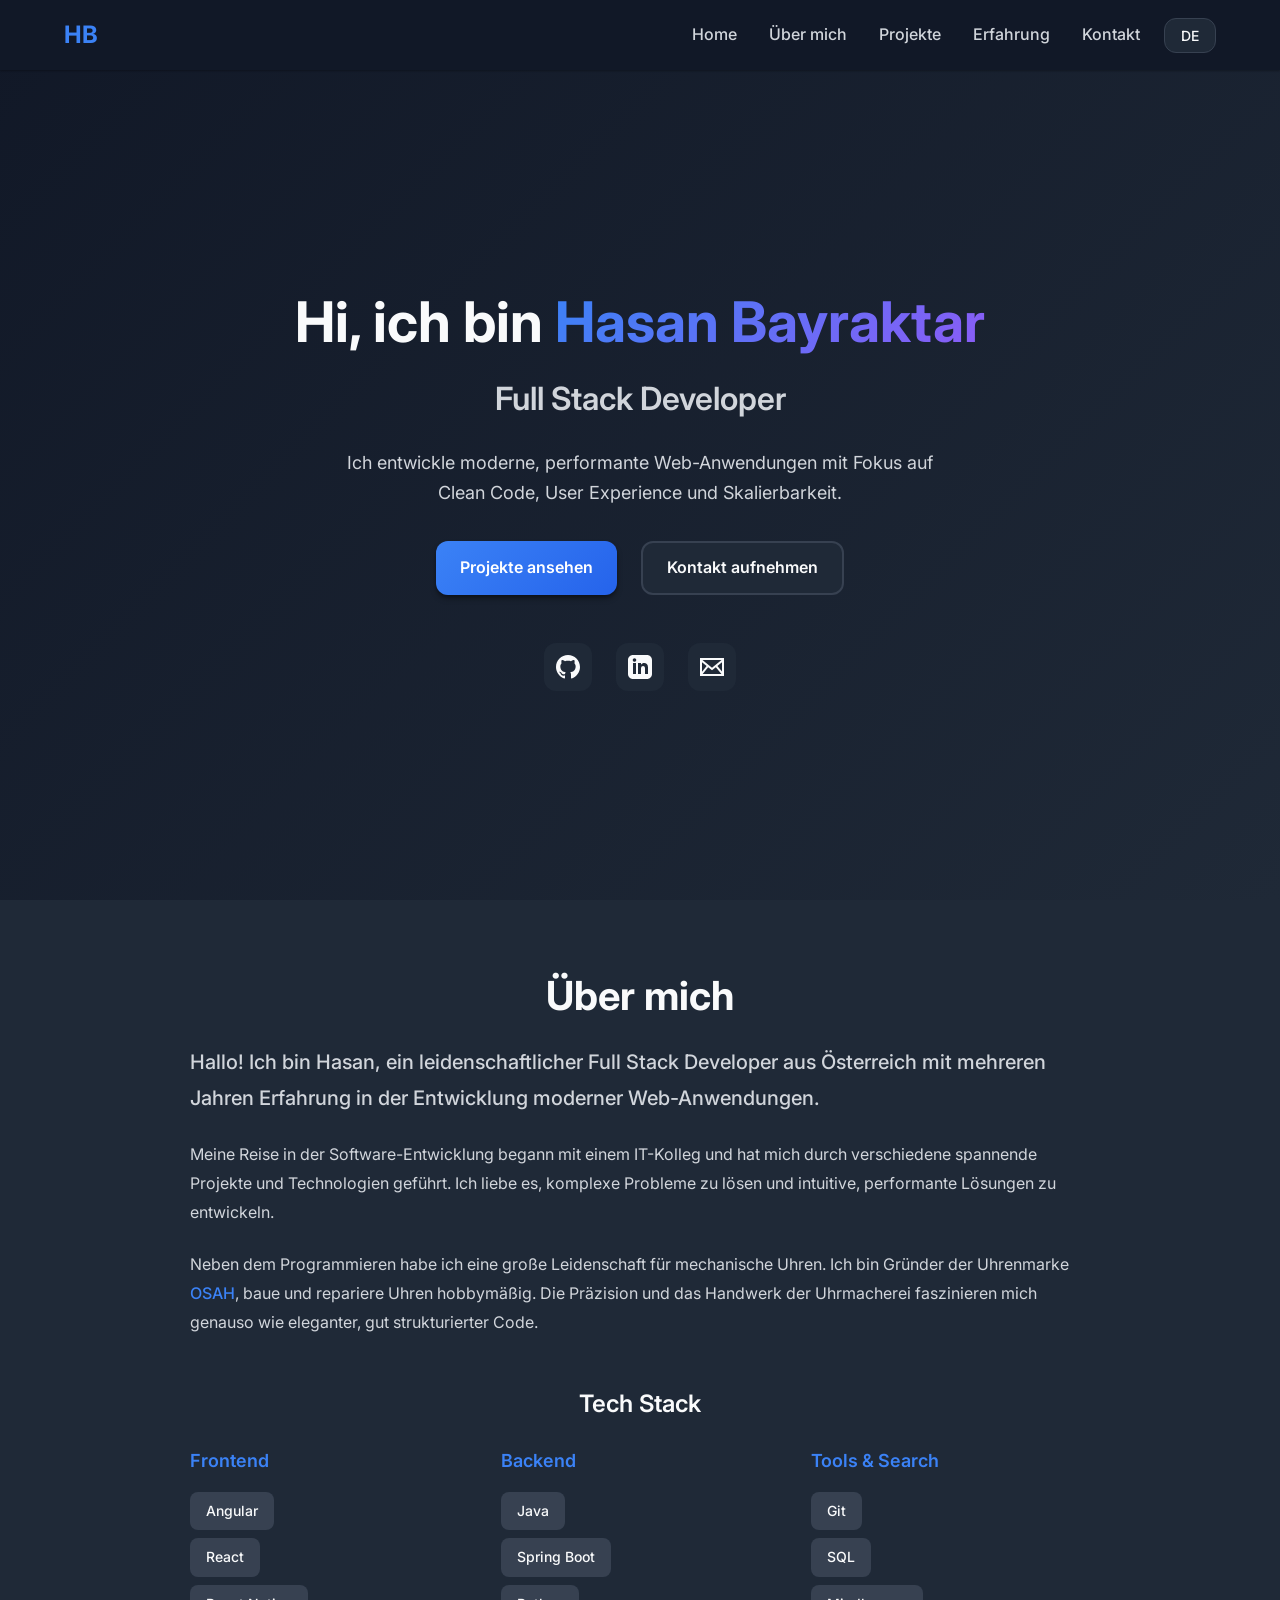
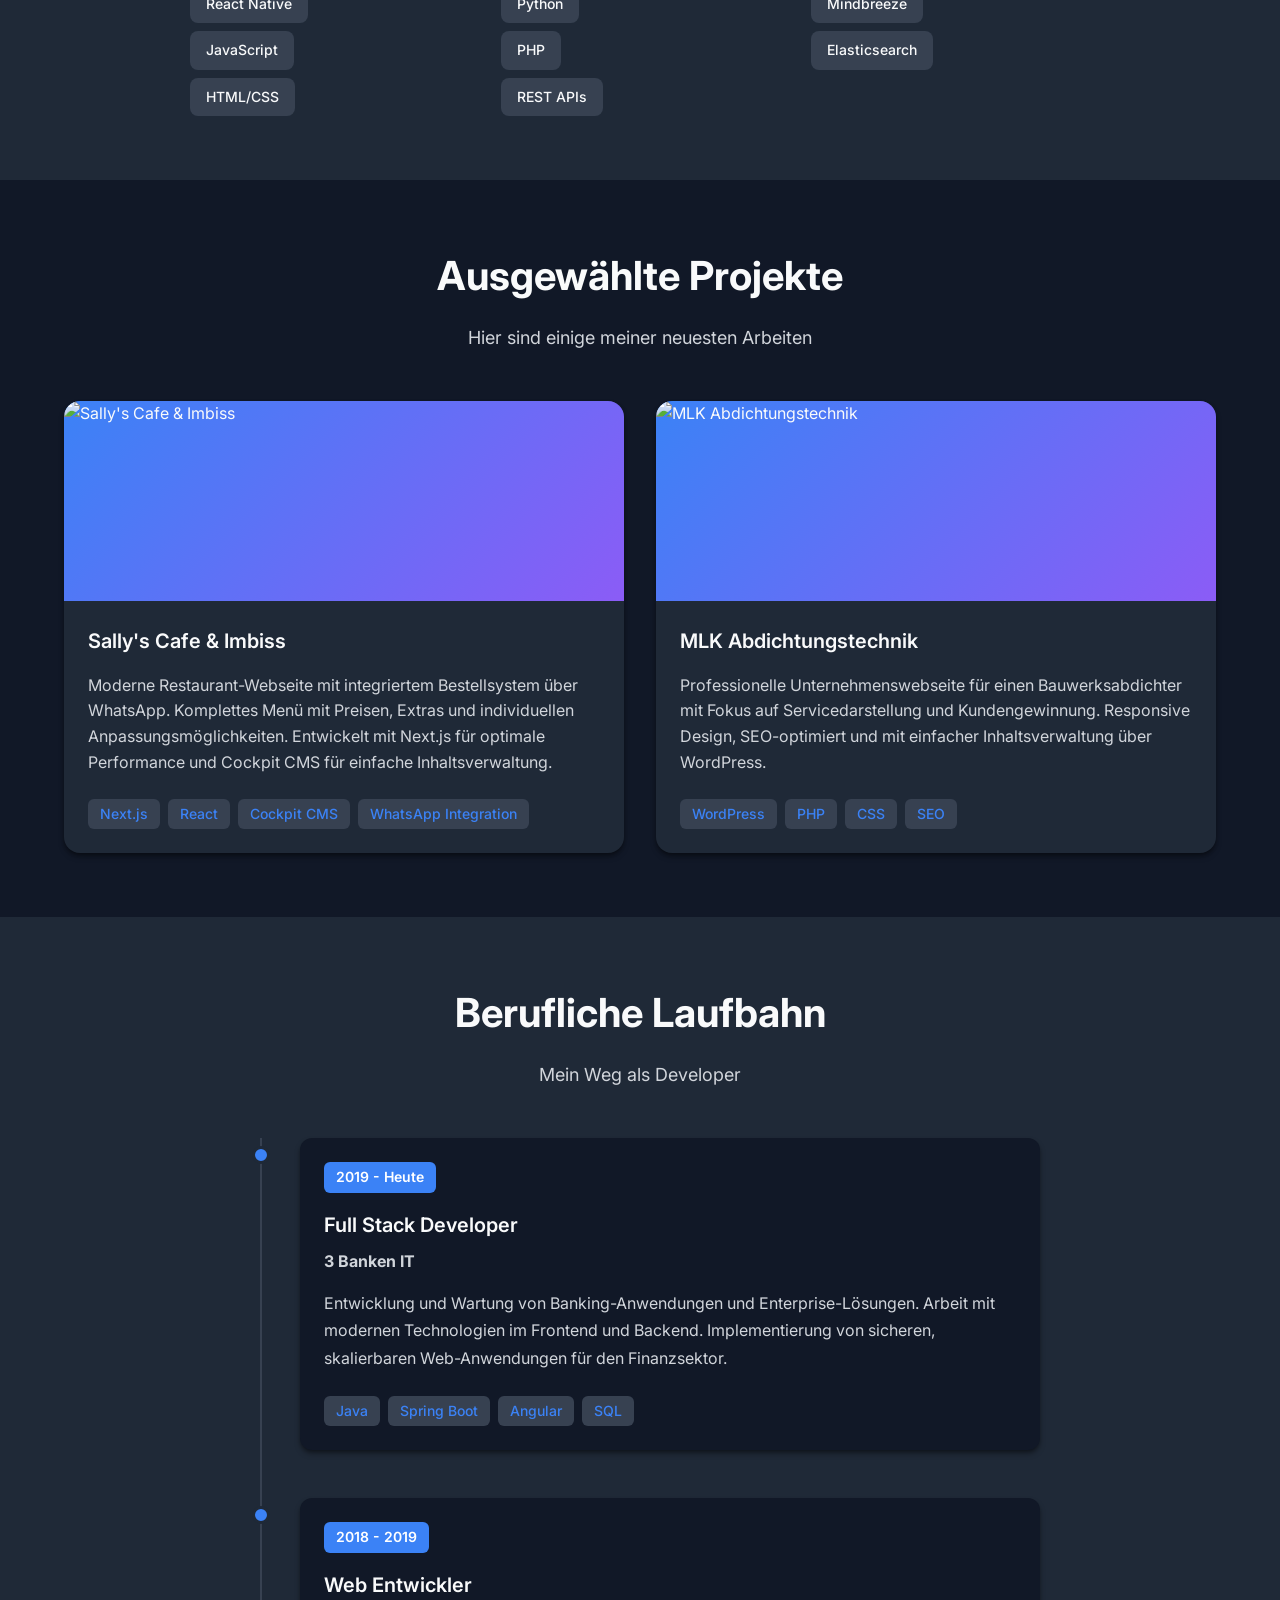
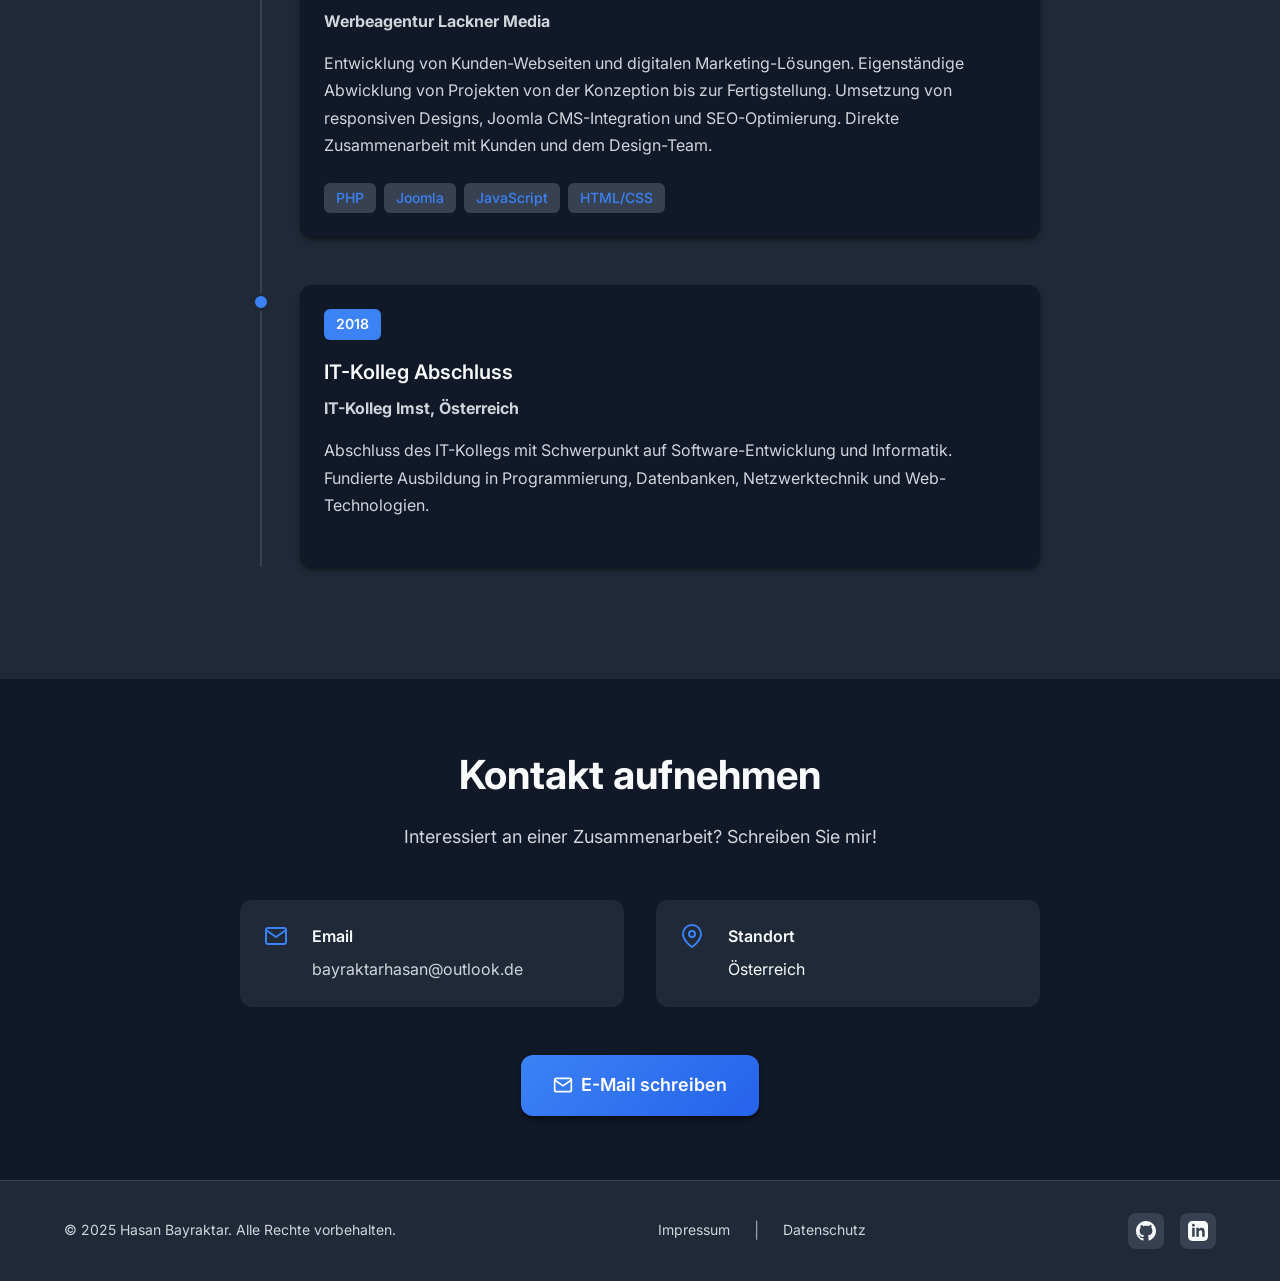
==== index.html @ 63a36033 "init" ====
<!DOCTYPE html>
<html lang="de">
<head>
    <!-- Basic Meta Tags -->
    <meta charset="UTF-8">
    <meta name="viewport" content="width=device-width, initial-scale=1.0">
    <meta http-equiv="X-UA-Compatible" content="ie=edge">
    
    <!-- SEO Meta Tags -->
    <title>Hasan Bayraktar - Full Stack Developer | Portfolio</title>
    <meta name="description" content="Full Stack Developer mit Expertise in Web-Entwicklung, JavaScript, Python und Cloud-Technologien. Entdecken Sie meine Projekte und Erfahrungen.">
    <meta name="keywords" content="Full Stack Developer, Web Entwicklung, JavaScript, React, Node.js, Python, Portfolio">
    <meta name="author" content="Hasan Bayraktar">
    <meta name="robots" content="index, follow">
    
    <!-- Open Graph / Facebook -->
    <meta property="og:type" content="website">
    <meta property="og:url" content="https://bayraktarhasan.github.io/">
    <meta property="og:title" content="Hasan Bayraktar - Full Stack Developer">
    <meta property="og:description" content="Full Stack Developer mit Expertise in Web-Entwicklung, JavaScript, Python und Cloud-Technologien.">
    <meta property="og:image" content="https://bayraktarhasan.github.io/assets/images/og-image.jpg">
    
    <!-- Twitter Card -->
    <meta name="twitter:card" content="summary_large_image">
    <meta name="twitter:url" content="https://bayraktarhasan.github.io/">
    <meta name="twitter:title" content="Hasan Bayraktar - Full Stack Developer">
    <meta name="twitter:description" content="Full Stack Developer mit Expertise in Web-Entwicklung, JavaScript, Python und Cloud-Technologien.">
    <meta name="twitter:image" content="https://bayraktarhasan.github.io/assets/images/og-image.jpg">
    
    <!-- Favicon -->
    <link rel="icon" type="image/svg+xml" href="assets/images/favicon.svg">
    <link rel="alternate icon" href="assets/images/favicon.ico">
    <link rel="apple-touch-icon" href="assets/images/apple-touch-icon.png">
    
    <!-- Manifest -->
    <link rel="manifest" href="manifest.json">
    
    <!-- Theme Color -->
    <meta name="theme-color" content="#3b82f6">
    
    <!-- Preconnect for Performance -->
    <link rel="preconnect" href="https://fonts.googleapis.com">
    <link rel="preconnect" href="https://fonts.gstatic.com" crossorigin>
    
    <!-- Fonts - Inter for modern look -->
    <link href="https://fonts.googleapis.com/css2?family=Inter:wght@300;400;500;600;700&display=swap" rel="stylesheet">
    
    <!-- Stylesheet -->
    <link rel="stylesheet" href="assets/css/style.css">
    
    <!-- Structured Data - JSON-LD -->
    <script type="application/ld+json">
    {
      "@context": "https://schema.org",
      "@type": "Person",
      "name": "Hasan Bayraktar",
      "jobTitle": "Full Stack Developer",
      "url": "https://bayraktarhasan.github.io",
      "sameAs": [
        "https://github.com/bayraktarhasan",
        "https://at.linkedin.com/in/hasan-bayraktar-632a95154"
      ],
      "knowsAbout": ["Web Development", "JavaScript", "Python", "React", "Node.js", "Cloud Computing"],
      "description": "Erfahrener Full Stack Developer mit Fokus auf moderne Web-Technologien und Cloud-Lösungen."
    }
    </script>
</head>
<body>
    <!-- Navigation -->
    <nav class="nav" id="navbar">
        <div class="container nav-container">
            <a href="#home" class="nav-logo">HB</a>
            <!-- Mobile Controls (Language + Hamburger) -->
            <div class="nav-controls">
                <button class="language-toggle mobile-lang-toggle" id="mobile-language-toggle" aria-label="Change Language">
                    <span class="lang-de">DE</span>
                    <span class="lang-en" style="display: none;">EN</span>
                </button>
                <button class="mobile-menu-toggle" id="mobile-menu-toggle" aria-label="Toggle Menu">
                    <span></span>
                    <span></span>
                    <span></span>
                </button>
            </div>
            <!-- Desktop Navigation -->
            <div class="nav-right" id="nav-right">
                <ul class="nav-menu" id="nav-menu">
                    <li><a href="#home" class="nav-link" data-de="Home" data-en="Home">Home</a></li>
                    <li><a href="#about" class="nav-link" data-de="Über mich" data-en="About">Über mich</a></li>
                    <li><a href="#projects" class="nav-link" data-de="Projekte" data-en="Projects">Projekte</a></li>
                    <li><a href="#experience" class="nav-link" data-de="Erfahrung" data-en="Experience">Erfahrung</a></li>
                    <li><a href="#contact" class="nav-link" data-de="Kontakt" data-en="Contact">Kontakt</a></li>
                </ul>
                <button class="language-toggle desktop-lang-toggle" id="language-toggle" aria-label="Change Language">
                    <span class="lang-de">DE</span>
                    <span class="lang-en" style="display: none;">EN</span>
                </button>
            </div>
        </div>
    </nav>

    <main>
        <!-- Hero Section -->
        <section id="home" class="hero">
            <div class="container hero-container">
                <div class="hero-content">
                    <h1 class="hero-title fade-in" data-de="Hi, ich bin <span class='highlight'>Hasan Bayraktar</span>" data-en="Hi, I'm <span class='highlight'>Hasan Bayraktar</span>">
                        Hi, ich bin <span class="highlight">Hasan Bayraktar</span>
                    </h1>
                    <h2 class="hero-subtitle fade-in-delay-1">Full Stack Developer</h2>
                    <p class="hero-description fade-in-delay-2" data-de="Ich entwickle moderne, performante Web-Anwendungen mit Fokus auf Clean Code, User Experience und Skalierbarkeit." data-en="I develop modern, high-performance web applications with a focus on clean code, user experience, and scalability.">
                        Ich entwickle moderne, performante Web-Anwendungen mit Fokus auf 
                        Clean Code, User Experience und Skalierbarkeit.
                    </p>
                    <div class="hero-cta fade-in-delay-3">
                        <a href="#projects" class="btn btn-primary">
                            <span data-de="Projekte ansehen" data-en="View Projects">Projekte ansehen</span>
                        </a>
                        <a href="#contact" class="btn btn-secondary">
                            <span data-de="Kontakt aufnehmen" data-en="Get in Touch">Kontakt aufnehmen</span>
                        </a>
                    </div>
                    <div class="hero-social fade-in-delay-4">
                        <a href="https://github.com/bayraktarhasan" target="_blank" rel="noopener noreferrer" aria-label="GitHub">
                            <svg class="social-icon" xmlns="http://www.w3.org/2000/svg" viewBox="0 0 24 24" fill="currentColor">
                                <path d="M12 0c-6.626 0-12 5.373-12 12 0 5.302 3.438 9.8 8.207 11.387.599.111.793-.261.793-.577v-2.234c-3.338.726-4.033-1.416-4.033-1.416-.546-1.387-1.333-1.756-1.333-1.756-1.089-.745.083-.729.083-.729 1.205.084 1.839 1.237 1.839 1.237 1.07 1.834 2.807 1.304 3.492.997.107-.775.418-1.305.762-1.604-2.665-.305-5.467-1.334-5.467-5.931 0-1.311.469-2.381 1.236-3.221-.124-.303-.535-1.524.117-3.176 0 0 1.008-.322 3.301 1.23.957-.266 1.983-.399 3.003-.404 1.02.005 2.047.138 3.006.404 2.291-1.552 3.297-1.23 3.297-1.23.653 1.653.242 2.874.118 3.176.77.84 1.235 1.911 1.235 3.221 0 4.609-2.807 5.624-5.479 5.921.43.372.823 1.102.823 2.222v3.293c0 .319.192.694.801.576 4.765-1.589 8.199-6.086 8.199-11.386 0-6.627-5.373-12-12-12z"/>
                            </svg>
                        </a>
                        <a href="https://at.linkedin.com/in/hasan-bayraktar-632a95154" target="_blank" rel="noopener noreferrer" aria-label="LinkedIn">
                            <svg class="social-icon" xmlns="http://www.w3.org/2000/svg" viewBox="0 0 24 24" fill="currentColor">
                                <path d="M19 0h-14c-2.761 0-5 2.239-5 5v14c0 2.761 2.239 5 5 5h14c2.762 0 5-2.239 5-5v-14c0-2.761-2.238-5-5-5zm-11 19h-3v-11h3v11zm-1.5-12.268c-.966 0-1.75-.79-1.75-1.764s.784-1.764 1.75-1.764 1.75.79 1.75 1.764-.783 1.764-1.75 1.764zm13.5 12.268h-3v-5.604c0-3.368-4-3.113-4 0v5.604h-3v-11h3v1.765c1.396-2.586 7-2.777 7 2.476v6.759z"/>
                            </svg>
                        </a>
                        <a href="mailto:bayraktarhasan@outlook.de" aria-label="Email">
                            <svg class="social-icon" xmlns="http://www.w3.org/2000/svg" viewBox="0 0 24 24" fill="currentColor">
                                <path d="M0 3v18h24v-18h-24zm6.623 7.929l-4.623 5.712v-9.458l4.623 3.746zm-4.141-5.929h19.035l-9.517 7.713-9.518-7.713zm5.694 7.188l3.824 3.099 3.83-3.104 5.612 6.817h-18.779l5.513-6.812zm9.208-1.264l4.616-3.741v9.348l-4.616-5.607z"/>
                            </svg>
                        </a>
                    </div>
                </div>
            </div>
        </section>

        <!-- About Section -->
        <section id="about" class="about section">
            <div class="container">
                <h2 class="section-title" data-de="Über mich" data-en="About Me">Über mich</h2>
                <div class="about-content">
                    <div class="about-text">
                        <p class="about-intro" data-de="Hallo! Ich bin Hasan, ein leidenschaftlicher Full Stack Developer aus Österreich mit mehreren Jahren Erfahrung in der Entwicklung moderner Web-Anwendungen." data-en="Hello! I'm Hasan, a passionate Full Stack Developer from Austria with several years of experience in developing modern web applications.">
                            Hallo! Ich bin Hasan, ein leidenschaftlicher Full Stack Developer aus Österreich 
                            mit mehreren Jahren Erfahrung in der Entwicklung moderner Web-Anwendungen.
                        </p>
                        <p data-de="Meine Reise in der Software-Entwicklung begann mit einem IT-Kolleg und hat mich durch verschiedene spannende Projekte und Technologien geführt. Ich liebe es, komplexe Probleme zu lösen und intuitive, performante Lösungen zu entwickeln." data-en="My journey in software development began with an IT college and has taken me through various exciting projects and technologies. I love solving complex problems and developing intuitive, high-performance solutions.">
                            Meine Reise in der Software-Entwicklung begann mit einem IT-Kolleg und 
                            hat mich durch verschiedene spannende Projekte und Technologien geführt. Ich liebe 
                            es, komplexe Probleme zu lösen und intuitive, performante Lösungen zu entwickeln.
                        </p>
                        <p data-de="Neben dem Programmieren habe ich eine große Leidenschaft für mechanische Uhren. Ich bin Gründer der Uhrenmarke OSAH, baue und repariere Uhren hobbymäßig. Die Präzision und das Handwerk der Uhrmacherei faszinieren mich genauso wie eleganter, gut strukturierter Code." data-en="Besides programming, I have a great passion for mechanical watches. I am the founder of the watch brand OSAH, building and repairing watches as a hobby. The precision and craftsmanship of watchmaking fascinate me as much as elegant, well-structured code.">
                            Neben dem Programmieren habe ich eine große Leidenschaft für mechanische Uhren. 
                            Ich bin Gründer der Uhrenmarke <a href="https://www.osah-watches.com" target="_blank" rel="noopener noreferrer" class="inline-link">OSAH</a>, 
                            baue und repariere Uhren hobbymäßig. Die Präzision und das Handwerk der Uhrmacherei 
                            faszinieren mich genauso wie eleganter, gut strukturierter Code.
                        </p>
                    </div>
                    <div class="skills-container">
                        <h3 class="skills-title">Tech Stack</h3>
                        <div class="skills-grid">
                            <div class="skill-category">
                                <h4>Frontend</h4>
                                <ul>
                                    <li><span class="skill-badge">Angular</span></li>
                                    <li><span class="skill-badge">React</span></li>
                                    <li><span class="skill-badge">React Native</span></li>
                                    <li><span class="skill-badge">JavaScript</span></li>
                                    <li><span class="skill-badge">HTML/CSS</span></li>
                                </ul>
                            </div>
                            <div class="skill-category">
                                <h4>Backend</h4>
                                <ul>
                                    <li><span class="skill-badge">Java</span></li>
                                    <li><span class="skill-badge">Spring Boot</span></li>
                                    <li><span class="skill-badge">Python</span></li>
                                    <li><span class="skill-badge">PHP</span></li>
                                    <li><span class="skill-badge">REST APIs</span></li>
                                </ul>
                            </div>
                            <div class="skill-category">
                                <h4>Tools & Search</h4>
                                <ul>
                                    <li><span class="skill-badge">Git</span></li>
                                    <li><span class="skill-badge">SQL</span></li>
                                    <li><span class="skill-badge">Mindbreeze</span></li>
                                    <li><span class="skill-badge">Elasticsearch</span></li>
                                </ul>
                            </div>
                        </div>
                    </div>
                </div>
            </div>
        </section>

        <!-- Projects Section -->
        <section id="projects" class="projects section">
            <div class="container">
                <h2 class="section-title" data-de="Ausgewählte Projekte" data-en="Selected Projects">Ausgewählte Projekte</h2>
                <p class="section-subtitle" data-de="Hier sind einige meiner neuesten Arbeiten" data-en="Here are some of my latest works">Hier sind einige meiner neuesten Arbeiten</p>
                
                <div class="projects-grid">
                    <!-- Project 1 -->
                    <article class="project-card">
                        <div class="project-image">
                            <img src="assets/images/project-1.jpg" alt="Sally's Cafe & Imbiss" loading="lazy">
                            <div class="project-overlay">
                                <div class="project-links">
                                    <a href="https://sallyscafeimbiss.com/" target="_blank" rel="noopener noreferrer" class="project-link">
                                        <svg xmlns="http://www.w3.org/2000/svg" width="20" height="20" viewBox="0 0 24 24" fill="none" stroke="currentColor" stroke-width="2">
                                            <path d="M18 13v6a2 2 0 0 1-2 2H5a2 2 0 0 1-2-2V8a2 2 0 0 1 2-2h6"></path>
                                            <polyline points="15 3 21 3 21 9"></polyline>
                                            <line x1="10" y1="14" x2="21" y2="3"></line>
                                        </svg>
                                        Live ansehen
                                    </a>
                                </div>
                            </div>
                        </div>
                        <div class="project-content">
                            <h3 class="project-title">Sally's Cafe & Imbiss</h3>
                            <p class="project-description" data-de="Moderne Restaurant-Webseite mit integriertem Bestellsystem über WhatsApp. Komplettes Menü mit Preisen, Extras und individuellen Anpassungsmöglichkeiten. Entwickelt mit Next.js für optimale Performance und Cockpit CMS für einfache Inhaltsverwaltung." data-en="Modern restaurant website with integrated ordering system via WhatsApp. Complete menu with prices, extras and individual customization options. Developed with Next.js for optimal performance and Cockpit CMS for easy content management.">
                                Moderne Restaurant-Webseite mit integriertem Bestellsystem über WhatsApp. 
                                Komplettes Menü mit Preisen, Extras und individuellen Anpassungsmöglichkeiten. 
                                Entwickelt mit Next.js für optimale Performance und Cockpit CMS für einfache Inhaltsverwaltung.
                            </p>
                            <div class="project-tech">
                                <span class="tech-tag">Next.js</span>
                                <span class="tech-tag">React</span>
                                <span class="tech-tag">Cockpit CMS</span>
                                <span class="tech-tag">WhatsApp Integration</span>
                            </div>
                        </div>
                    </article>

                    <!-- Project 2 -->
                    <article class="project-card">
                        <div class="project-image">
                            <img src="assets/images/project-2.jpg" alt="MLK Abdichtungstechnik" loading="lazy">
                            <div class="project-overlay">
                                <div class="project-links">
                                    <a href="https://mlk-abdichtungstechnik.at/" target="_blank" rel="noopener noreferrer" class="project-link">
                                        <svg xmlns="http://www.w3.org/2000/svg" width="20" height="20" viewBox="0 0 24 24" fill="none" stroke="currentColor" stroke-width="2">
                                            <path d="M18 13v6a2 2 0 0 1-2 2H5a2 2 0 0 1-2-2V8a2 2 0 0 1 2-2h6"></path>
                                            <polyline points="15 3 21 3 21 9"></polyline>
                                            <line x1="10" y1="14" x2="21" y2="3"></line>
                                        </svg>
                                        Live ansehen
                                    </a>
                                </div>
                            </div>
                        </div>
                        <div class="project-content">
                            <h3 class="project-title">MLK Abdichtungstechnik</h3>
                            <p class="project-description" data-de="Professionelle Unternehmenswebseite für einen Bauwerksabdichter mit Fokus auf Servicedarstellung und Kundengewinnung. Responsive Design, SEO-optimiert und mit einfacher Inhaltsverwaltung über WordPress." data-en="Professional corporate website for a waterproofing specialist focused on service presentation and customer acquisition. Responsive design, SEO-optimized with easy content management via WordPress.">
                                Professionelle Unternehmenswebseite für einen Bauwerksabdichter mit Fokus auf 
                                Servicedarstellung und Kundengewinnung. Responsive Design, SEO-optimiert und 
                                mit einfacher Inhaltsverwaltung über WordPress.
                            </p>
                            <div class="project-tech">
                                <span class="tech-tag">WordPress</span>
                                <span class="tech-tag">PHP</span>
                                <span class="tech-tag">CSS</span>
                                <span class="tech-tag">SEO</span>
                            </div>
                        </div>
                    </article>
                </div>
            </div>
        </section>

        <!-- Experience Section -->
        <section id="experience" class="experience section">
            <div class="container">
                <h2 class="section-title" data-de="Berufliche Laufbahn" data-en="Professional Career">Berufliche Laufbahn</h2>
                <p class="section-subtitle" data-de="Mein Weg als Developer" data-en="My Journey as a Developer">Mein Weg als Developer</p>
                
                <div class="timeline">
                    <!-- Experience Item 1 -->
                    <div class="timeline-item">
                        <div class="timeline-dot"></div>
                        <div class="timeline-content">
                            <div class="timeline-date">2019 - <span data-de="Heute" data-en="Present">Heute</span></div>
                            <h3 class="timeline-title">Full Stack Developer</h3>
                            <h4 class="timeline-company">3 Banken IT</h4>
                            <p class="timeline-description" data-de="Entwicklung und Wartung von Banking-Anwendungen und Enterprise-Lösungen. Arbeit mit modernen Technologien im Frontend und Backend. Implementierung von sicheren, skalierbaren Web-Anwendungen für den Finanzsektor." data-en="Development and maintenance of banking applications and enterprise solutions. Working with modern frontend and backend technologies. Implementation of secure, scalable web applications for the financial sector.">
                                Entwicklung und Wartung von Banking-Anwendungen und Enterprise-Lösungen. 
                                Arbeit mit modernen Technologien im Frontend und Backend. Implementierung 
                                von sicheren, skalierbaren Web-Anwendungen für den Finanzsektor.
                            </p>
                            <div class="timeline-tech">
                                <span class="tech-tag">Java</span>
                                <span class="tech-tag">Spring Boot</span>
                                <span class="tech-tag">Angular</span>
                                <span class="tech-tag">SQL</span>
                            </div>
                        </div>
                    </div>

                    <!-- Experience Item 2 -->
                    <div class="timeline-item">
                        <div class="timeline-dot"></div>
                        <div class="timeline-content">
                            <div class="timeline-date">2018 - 2019</div>
                            <h3 class="timeline-title" data-de="Web Entwickler" data-en="Web Developer">Web Entwickler</h3>
                            <h4 class="timeline-company" data-de="Werbeagentur Lackner Media" data-en="Advertising Agency Lackner Media">Werbeagentur Lackner Media</h4>
                            <p class="timeline-description" data-de="Entwicklung von Kunden-Webseiten und digitalen Marketing-Lösungen. Eigenständige Abwicklung von Projekten von der Konzeption bis zur Fertigstellung. Umsetzung von responsiven Designs, Joomla CMS-Integration und SEO-Optimierung. Direkte Zusammenarbeit mit Kunden und dem Design-Team." data-en="Development of client websites and digital marketing solutions. Independent project management from concept to completion. Implementation of responsive designs, Joomla CMS integration and SEO optimization. Direct collaboration with clients and the design team.">
                                Entwicklung von Kunden-Webseiten und digitalen Marketing-Lösungen. 
                                Eigenständige Abwicklung von Projekten von der Konzeption bis zur Fertigstellung. 
                                Umsetzung von responsiven Designs, Joomla CMS-Integration und SEO-Optimierung. 
                                Direkte Zusammenarbeit mit Kunden und dem Design-Team.
                            </p>
                            <div class="timeline-tech">
                                <span class="tech-tag">PHP</span>
                                <span class="tech-tag">Joomla</span>
                                <span class="tech-tag">JavaScript</span>
                                <span class="tech-tag">HTML/CSS</span>
                            </div>
                        </div>
                    </div>

                    <!-- Experience Item 3 -->
                    <div class="timeline-item">
                        <div class="timeline-dot"></div>
                        <div class="timeline-content">
                            <div class="timeline-date">2018</div>
                            <h3 class="timeline-title" data-de="IT-Kolleg Abschluss" data-en="IT College Graduation">IT-Kolleg Abschluss</h3>
                            <h4 class="timeline-company" data-de="IT-Kolleg Imst, Österreich" data-en="IT College Imst, Austria">IT-Kolleg Imst, Österreich</h4>
                            <p class="timeline-description" data-de="Abschluss des IT-Kollegs mit Schwerpunkt auf Software-Entwicklung und Informatik. Fundierte Ausbildung in Programmierung, Datenbanken, Netzwerktechnik und Web-Technologien." data-en="Graduation from IT College with focus on software development and computer science. Comprehensive training in programming, databases, network technology and web technologies.">
                                Abschluss des IT-Kollegs mit Schwerpunkt auf Software-Entwicklung und 
                                Informatik. Fundierte Ausbildung in Programmierung, Datenbanken, 
                                Netzwerktechnik und Web-Technologien.
                            </p>
                        </div>
                    </div>
                </div>
            </div>
        </section>

        <!-- Contact Section -->
        <section id="contact" class="contact section">
            <div class="container">
                <h2 class="section-title" data-de="Kontakt aufnehmen" data-en="Get in Touch">Kontakt aufnehmen</h2>
                <p class="section-subtitle" data-de="Interessiert an einer Zusammenarbeit? Schreiben Sie mir!" data-en="Interested in collaboration? Contact me!">Interessiert an einer Zusammenarbeit? Schreiben Sie mir!</p>
                
                <div class="contact-content-center">
                    <div class="contact-info">
                        <div class="contact-item">
                            <svg class="contact-icon" xmlns="http://www.w3.org/2000/svg" viewBox="0 0 24 24" fill="none" stroke="currentColor" stroke-width="2">
                                <path d="M4 4h16c1.1 0 2 .9 2 2v12c0 1.1-.9 2-2 2H4c-1.1 0-2-.9-2-2V6c0-1.1.9-2 2-2z"></path>
                                <polyline points="22,6 12,13 2,6"></polyline>
                            </svg>
                            <div>
                                <h3>Email</h3>
                                <a href="mailto:bayraktarhasan@outlook.de">bayraktarhasan@outlook.de</a>
                            </div>
                        </div>
                        <div class="contact-item">
                            <svg class="contact-icon" xmlns="http://www.w3.org/2000/svg" viewBox="0 0 24 24" fill="none" stroke="currentColor" stroke-width="2">
                                <path d="M21 10c0 7-9 13-9 13s-9-6-9-13a9 9 0 0 1 18 0z"></path>
                                <circle cx="12" cy="10" r="3"></circle>
                            </svg>
                            <div>
                                <h3 data-de="Standort" data-en="Location">Standort</h3>
                                <p data-de="Österreich" data-en="Austria">Österreich</p>
                            </div>
                        </div>
                    </div>
                    
                    <div class="contact-cta">
                        <a href="mailto:bayraktarhasan@outlook.de?subject=Kontaktanfrage%20von%20Portfolio&body=Hallo%20Hasan,%0A%0A" class="btn btn-primary btn-large" data-de="E-Mail schreiben" data-en="Send Email">
                            <svg xmlns="http://www.w3.org/2000/svg" width="20" height="20" viewBox="0 0 24 24" fill="none" stroke="currentColor" stroke-width="2">
                                <path d="M4 4h16c1.1 0 2 .9 2 2v12c0 1.1-.9 2-2 2H4c-1.1 0-2-.9-2-2V6c0-1.1.9-2 2-2z"></path>
                                <polyline points="22,6 12,13 2,6"></polyline>
                            </svg>
                            <span>E-Mail schreiben</span>
                        </a>
                    </div>
                </div>
            </div>
        </section>
    </main>

    <!-- Footer -->
    <footer class="footer">
        <div class="container footer-content">
            <div class="footer-text">
                <p data-de="&copy; 2025 Hasan Bayraktar. Alle Rechte vorbehalten." data-en="&copy; 2025 Hasan Bayraktar. All rights reserved.">&copy; 2025 Hasan Bayraktar. Alle Rechte vorbehalten.</p>
            </div>
            <div class="footer-links">
                <a href="/impressum.html" data-de="Impressum" data-en="Imprint">Impressum</a>
                <span class="footer-separator">|</span>
                <a href="/datenschutz.html" data-de="Datenschutz" data-en="Privacy">Datenschutz</a>
            </div>
            <div class="footer-social">
                <a href="https://github.com/bayraktarhasan" target="_blank" rel="noopener noreferrer" aria-label="GitHub">
                    <svg class="social-icon-small" xmlns="http://www.w3.org/2000/svg" viewBox="0 0 24 24" fill="currentColor">
                        <path d="M12 0c-6.626 0-12 5.373-12 12 0 5.302 3.438 9.8 8.207 11.387.599.111.793-.261.793-.577v-2.234c-3.338.726-4.033-1.416-4.033-1.416-.546-1.387-1.333-1.756-1.333-1.756-1.089-.745.083-.729.083-.729 1.205.084 1.839 1.237 1.839 1.237 1.07 1.834 2.807 1.304 3.492.997.107-.775.418-1.305.762-1.604-2.665-.305-5.467-1.334-5.467-5.931 0-1.311.469-2.381 1.236-3.221-.124-.303-.535-1.524.117-3.176 0 0 1.008-.322 3.301 1.23.957-.266 1.983-.399 3.003-.404 1.02.005 2.047.138 3.006.404 2.291-1.552 3.297-1.23 3.297-1.23.653 1.653.242 2.874.118 3.176.77.84 1.235 1.911 1.235 3.221 0 4.609-2.807 5.624-5.479 5.921.43.372.823 1.102.823 2.222v3.293c0 .319.192.694.801.576 4.765-1.589 8.199-6.086 8.199-11.386 0-6.627-5.373-12-12-12z"/>
                    </svg>
                </a>
                <a href="https://at.linkedin.com/in/hasan-bayraktar-632a95154" target="_blank" rel="noopener noreferrer" aria-label="LinkedIn">
                    <svg class="social-icon-small" xmlns="http://www.w3.org/2000/svg" viewBox="0 0 24 24" fill="currentColor">
                        <path d="M19 0h-14c-2.761 0-5 2.239-5 5v14c0 2.761 2.239 5 5 5h14c2.762 0 5-2.239 5-5v-14c0-2.761-2.238-5-5-5zm-11 19h-3v-11h3v11zm-1.5-12.268c-.966 0-1.75-.79-1.75-1.764s.784-1.764 1.75-1.764 1.75.79 1.75 1.764-.783 1.764-1.75 1.764zm13.5 12.268h-3v-5.604c0-3.368-4-3.113-4 0v5.604h-3v-11h3v1.765c1.396-2.586 7-2.777 7 2.476v6.759z"/>
                    </svg>
                </a>
            </div>
        </div>
    </footer>

    <!-- JavaScript -->
    <script src="assets/js/script.js"></script>
</body>
</html>
---- assets/css/style.css ----
/*
 * Developer Portfolio - CSS
 * Author: Max Mustermann
 * Modern, responsive and SEO-optimized personal portfolio
 */

/* =====================
   CSS Variables & Theme
   ===================== */
:root {
    /* Primary Colors */
    --primary-color: #3b82f6;
    --primary-dark: #2563eb;
    --primary-light: #60a5fa;
    --secondary-color: #8b5cf6;
    --accent-color: #10b981;
    
    /* Dark Theme Colors (Default) */
    --text-primary: #f9fafb;
    --text-secondary: #d1d5db;
    --text-light: #9ca3af;
    
    --bg-primary: #111827;
    --bg-secondary: #1f2937;
    --bg-tertiary: #374151;
    
    --border-color: #374151;
    --shadow-sm: 0 1px 2px 0 rgba(0, 0, 0, 0.3);
    --shadow-md: 0 4px 6px -1px rgba(0, 0, 0, 0.4), 0 2px 4px -1px rgba(0, 0, 0, 0.3);
    --shadow-lg: 0 10px 15px -3px rgba(0, 0, 0, 0.5), 0 4px 6px -2px rgba(0, 0, 0, 0.4);
    --shadow-xl: 0 20px 25px -5px rgba(0, 0, 0, 0.6), 0 10px 10px -5px rgba(0, 0, 0, 0.5);
    
    /* Typography */
    --font-primary: 'Inter', -apple-system, BlinkMacSystemFont, 'Segoe UI', Roboto, 'Helvetica Neue', Arial, sans-serif;
    --font-mono: 'Monaco', 'Courier New', monospace;
    
    /* Spacing */
    --spacing-xs: 0.5rem;
    --spacing-sm: 1rem;
    --spacing-md: 1.5rem;
    --spacing-lg: 2rem;
    --spacing-xl: 3rem;
    --spacing-2xl: 4rem;
    
    /* Border Radius */
    --radius-sm: 0.375rem;
    --radius-md: 0.5rem;
    --radius-lg: 0.75rem;
    --radius-xl: 1rem;
    
    /* Transitions */
    --transition-fast: 150ms ease-in-out;
    --transition-base: 300ms ease-in-out;
    --transition-slow: 500ms ease-in-out;
}

/* =====================
   Reset & Base Styles
   ===================== */
*, *::before, *::after {
    box-sizing: border-box;
    margin: 0;
    padding: 0;
}

html {
    scroll-behavior: smooth;
    font-size: 16px;
}

body {
    font-family: var(--font-primary);
    font-size: 1rem;
    line-height: 1.6;
    color: var(--text-primary);
    background-color: var(--bg-primary);
    transition: background-color var(--transition-base), color var(--transition-base);
    -webkit-font-smoothing: antialiased;
    -moz-osx-font-smoothing: grayscale;
}

img {
    max-width: 100%;
    height: auto;
    display: block;
}

a {
    color: inherit;
    text-decoration: none;
    transition: color var(--transition-fast);
}

ul {
    list-style: none;
}

button {
    font-family: inherit;
    border: none;
    background: none;
    cursor: pointer;
}

/* =====================
   Container & Layout
   ===================== */
.container {
    max-width: 1200px;
    margin: 0 auto;
    padding: 0 var(--spacing-md);
}

.section {
    padding: var(--spacing-2xl) 0;
}

/* =====================
   Navigation
   ===================== */
.nav {
    position: fixed;
    top: 0;
    left: 0;
    right: 0;
    z-index: 1000;
    background-color: var(--bg-primary);
    box-shadow: var(--shadow-sm);
    transition: all var(--transition-base);
}

.nav.scrolled {
    box-shadow: var(--shadow-md);
}

.nav-container {
    display: flex;
    justify-content: space-between;
    align-items: center;
    padding: var(--spacing-sm) var(--spacing-md);
}

.nav-right {
    display: flex;
    align-items: center;
    gap: var(--spacing-md);
}

/* Navigation Controls Container - Only visible on mobile */
.nav-controls {
    display: none;
    align-items: center;
    gap: 1rem;
}

/* Hide mobile language toggle on desktop */
.mobile-lang-toggle {
    display: none;
}

.language-toggle {
    display: flex;
    align-items: center;
    justify-content: center;
    padding: 0.5rem 1rem;
    border-radius: var(--radius-lg);
    background-color: var(--bg-secondary);
    border: 1px solid var(--border-color);
    cursor: pointer;
    transition: all var(--transition-fast);
    font-size: 0.875rem;
    font-weight: 500;
    color: var(--text-primary);
}

.language-toggle:hover {
    background-color: var(--bg-tertiary);
    transform: translateY(-2px);
}

.mobile-menu-toggle {
    display: none;
    flex-direction: column;
    gap: 4px;
    background: transparent;
    border: none;
    cursor: pointer;
    padding: 0.5rem;
    z-index: 1001;
}

.mobile-menu-toggle span {
    width: 25px;
    height: 3px;
    background-color: var(--text-primary);
    transition: all var(--transition-base);
    border-radius: 2px;
}

.mobile-menu-toggle.active span:nth-child(1) {
    transform: rotate(45deg) translate(5px, 5px);
}

.mobile-menu-toggle.active span:nth-child(2) {
    opacity: 0;
}

.mobile-menu-toggle.active span:nth-child(3) {
    transform: rotate(-45deg) translate(7px, -6px);
}

.nav-logo {
    font-size: 1.5rem;
    font-weight: 700;
    color: var(--primary-color);
    transition: transform var(--transition-fast);
}

.nav-logo:hover {
    transform: scale(1.05);
}

.nav-menu {
    display: flex;
    gap: var(--spacing-lg);
    align-items: center;
}

.nav-link {
    position: relative;
    font-weight: 500;
    color: var(--text-secondary);
    transition: color var(--transition-fast);
}

.nav-link:hover,
.nav-link.active {
    color: var(--primary-color);
}

.nav-link::after {
    content: '';
    position: absolute;
    bottom: -4px;
    left: 0;
    width: 0;
    height: 2px;
    background-color: var(--primary-color);
    transition: width var(--transition-base);
}

.nav-link:hover::after,
.nav-link.active::after {
    width: 100%;
}

/* =====================
   Hero Section
   ===================== */
.hero {
    min-height: 100vh;
    display: flex;
    align-items: center;
    padding-top: 80px;
    background: linear-gradient(135deg, var(--bg-primary) 0%, var(--bg-secondary) 100%);
}

.hero-container {
    text-align: center;
}

.hero-title {
    font-size: clamp(2rem, 5vw, 3.5rem);
    font-weight: 700;
    line-height: 1.2;
    margin-bottom: var(--spacing-sm);
}

.hero-subtitle {
    font-size: clamp(1.25rem, 3vw, 2rem);
    font-weight: 600;
    color: var(--text-secondary);
    margin-bottom: var(--spacing-md);
}

.highlight {
    background: linear-gradient(135deg, var(--primary-color) 0%, var(--secondary-color) 100%);
    -webkit-background-clip: text;
    -webkit-text-fill-color: transparent;
    background-clip: text;
}

.hero-description {
    max-width: 600px;
    margin: 0 auto var(--spacing-lg);
    font-size: 1.125rem;
    color: var(--text-secondary);
    line-height: 1.7;
}

.hero-cta {
    display: flex;
    gap: var(--spacing-md);
    justify-content: center;
    flex-wrap: wrap;
    margin-bottom: var(--spacing-xl);
}

.hero-social {
    display: flex;
    gap: var(--spacing-md);
    justify-content: center;
}

.social-icon {
    width: 24px;
    height: 24px;
    transition: all var(--transition-fast);
}

.hero-social a {
    display: flex;
    align-items: center;
    justify-content: center;
    width: 48px;
    height: 48px;
    border-radius: var(--radius-lg);
    background-color: var(--bg-secondary);
    transition: all var(--transition-fast);
}

.hero-social a:hover {
    background-color: var(--primary-color);
    color: white;
    transform: translateY(-4px);
    box-shadow: var(--shadow-lg);
}

/* =====================
   Buttons
   ===================== */
.btn {
    display: inline-flex;
    align-items: center;
    gap: var(--spacing-xs);
    padding: 0.75rem 1.5rem;
    font-size: 1rem;
    font-weight: 600;
    border-radius: var(--radius-lg);
    transition: all var(--transition-fast);
    cursor: pointer;
}

.btn-primary {
    background: linear-gradient(135deg, var(--primary-color) 0%, var(--primary-dark) 100%);
    color: white;
    box-shadow: var(--shadow-md);
}

.btn-primary:hover {
    transform: translateY(-2px);
    box-shadow: var(--shadow-lg);
}

.btn-secondary {
    background-color: var(--bg-secondary);
    color: var(--text-primary);
    border: 2px solid var(--border-color);
}

.btn-secondary:hover {
    background-color: var(--bg-tertiary);
    transform: translateY(-2px);
}

/* =====================
   Section Titles
   ===================== */
.section-title {
    font-size: clamp(2rem, 4vw, 2.5rem);
    font-weight: 700;
    text-align: center;
    margin-bottom: var(--spacing-sm);
}

.section-subtitle {
    text-align: center;
    color: var(--text-secondary);
    font-size: 1.125rem;
    margin-bottom: var(--spacing-xl);
}

/* =====================
   About Section
   ===================== */
.about {
    background-color: var(--bg-secondary);
}

.about-content {
    display: grid;
    gap: var(--spacing-xl);
    max-width: 900px;
    margin: 0 auto;
}

.about-text {
    display: flex;
    flex-direction: column;
    gap: var(--spacing-md);
}

.about-intro {
    font-size: 1.25rem;
    font-weight: 500;
    color: var(--primary-color);
}

.about-text p {
    color: var(--text-secondary);
    line-height: 1.8;
}

.about-text .inline-link {
    color: var(--primary-color);
    text-decoration: none;
    font-weight: 500;
    border-bottom: 2px solid transparent;
    transition: all var(--transition-fast);
}

.about-text .inline-link:hover {
    color: var(--primary-light);
    border-bottom-color: var(--primary-light);
}

.skills-title {
    font-size: 1.5rem;
    font-weight: 600;
    margin-bottom: var(--spacing-md);
    text-align: center;
}

.skills-grid {
    display: grid;
    grid-template-columns: repeat(auto-fit, minmax(250px, 1fr));
    gap: var(--spacing-lg);
}

.skill-category h4 {
    font-size: 1.125rem;
    font-weight: 600;
    margin-bottom: var(--spacing-sm);
    color: var(--primary-color);
}

.skill-category ul {
    display: flex;
    flex-direction: column;
    gap: var(--spacing-xs);
}

.skill-badge {
    display: inline-block;
    padding: 0.5rem 1rem;
    background-color: var(--bg-tertiary);
    border-radius: var(--radius-md);
    font-size: 0.875rem;
    font-weight: 500;
    transition: all var(--transition-fast);
}

.skill-badge:hover {
    background-color: var(--primary-color);
    color: white;
    transform: translateX(4px);
}

/* =====================
   Projects Section
   ===================== */
.projects-grid {
    display: grid;
    grid-template-columns: repeat(auto-fit, minmax(300px, 1fr));
    gap: var(--spacing-lg);
}

.project-card {
    background-color: var(--bg-secondary);
    border-radius: var(--radius-xl);
    overflow: hidden;
    box-shadow: var(--shadow-md);
    transition: all var(--transition-base);
}

.project-card:hover {
    transform: translateY(-8px);
    box-shadow: var(--shadow-xl);
}

.project-image {
    position: relative;
    width: 100%;
    height: 200px;
    background: linear-gradient(135deg, var(--primary-color) 0%, var(--secondary-color) 100%);
    overflow: hidden;
}

.project-image img {
    width: 100%;
    height: 100%;
    object-fit: cover;
    transition: transform var(--transition-slow);
}

.project-card:hover .project-image img {
    transform: scale(1.1);
}

.project-overlay {
    position: absolute;
    top: 0;
    left: 0;
    right: 0;
    bottom: 0;
    background-color: rgba(0, 0, 0, 0.8);
    display: flex;
    align-items: center;
    justify-content: center;
    opacity: 0;
    transition: opacity var(--transition-base);
}

.project-card:hover .project-overlay {
    opacity: 1;
}

.project-links {
    display: flex;
    gap: var(--spacing-md);
}

.project-link {
    display: flex;
    align-items: center;
    gap: var(--spacing-xs);
    padding: 0.5rem 1rem;
    background-color: white;
    color: var(--text-primary);
    border-radius: var(--radius-md);
    font-weight: 500;
    transition: all var(--transition-fast);
}

.project-link:hover {
    background-color: var(--primary-color);
    color: white;
    transform: scale(1.05);
}

.project-content {
    padding: var(--spacing-md);
}

.project-title {
    font-size: 1.25rem;
    font-weight: 600;
    margin-bottom: var(--spacing-sm);
}

.project-description {
    color: var(--text-secondary);
    margin-bottom: var(--spacing-md);
    line-height: 1.6;
}

.project-tech {
    display: flex;
    flex-wrap: wrap;
    gap: var(--spacing-xs);
}

.tech-tag {
    padding: 0.25rem 0.75rem;
    background-color: var(--bg-tertiary);
    color: var(--primary-color);
    border-radius: var(--radius-sm);
    font-size: 0.875rem;
    font-weight: 500;
}

/* =====================
   Experience Section
   ===================== */
.experience {
    background-color: var(--bg-secondary);
}

.timeline {
    max-width: 800px;
    margin: 0 auto;
    position: relative;
}

.timeline::before {
    content: '';
    position: absolute;
    left: 20px;
    top: 0;
    bottom: 0;
    width: 2px;
    background-color: var(--border-color);
}

.timeline-item {
    position: relative;
    padding-left: 60px;
    margin-bottom: var(--spacing-xl);
}

.timeline-dot {
    position: absolute;
    left: 12px;
    top: 8px;
    width: 18px;
    height: 18px;
    border-radius: 50%;
    background-color: var(--primary-color);
    border: 3px solid var(--bg-secondary);
    z-index: 1;
}

.timeline-content {
    background-color: var(--bg-primary);
    padding: var(--spacing-md);
    border-radius: var(--radius-lg);
    box-shadow: var(--shadow-md);
    transition: all var(--transition-base);
}

.timeline-content:hover {
    transform: translateX(8px);
    box-shadow: var(--shadow-lg);
}

.timeline-date {
    display: inline-block;
    padding: 0.25rem 0.75rem;
    background-color: var(--primary-color);
    color: white;
    border-radius: var(--radius-sm);
    font-size: 0.875rem;
    font-weight: 600;
    margin-bottom: var(--spacing-sm);
}

.timeline-title {
    font-size: 1.25rem;
    font-weight: 600;
    margin-bottom: var(--spacing-xs);
}

.timeline-company {
    color: var(--text-secondary);
    font-size: 1rem;
    margin-bottom: var(--spacing-sm);
}

.timeline-description {
    color: var(--text-secondary);
    line-height: 1.7;
    margin-bottom: var(--spacing-md);
}

.timeline-tech {
    display: flex;
    flex-wrap: wrap;
    gap: var(--spacing-xs);
}

/* =====================
   Contact Section
   ===================== */
.contact-content-center {
    max-width: 800px;
    margin: 0 auto;
}

.contact-info {
    display: grid;
    grid-template-columns: repeat(auto-fit, minmax(250px, 1fr));
    gap: var(--spacing-lg);
    margin-bottom: var(--spacing-xl);
}

.contact-item {
    display: flex;
    gap: var(--spacing-md);
    padding: var(--spacing-md);
    background-color: var(--bg-secondary);
    border-radius: var(--radius-lg);
    transition: all var(--transition-fast);
}

.contact-item:hover {
    transform: translateY(-4px);
    box-shadow: var(--shadow-md);
}

.contact-icon {
    width: 24px;
    height: 24px;
    color: var(--primary-color);
    flex-shrink: 0;
}

.contact-item h3 {
    font-size: 1rem;
    font-weight: 600;
    margin-bottom: var(--spacing-xs);
}

.contact-item a {
    color: var(--text-secondary);
    transition: color var(--transition-fast);
}

.contact-item a:hover {
    color: var(--primary-color);
}

.contact-cta {
    display: flex;
    justify-content: center;
    margin-top: var(--spacing-xl);
}

.btn-large {
    padding: 1rem 2rem;
    font-size: 1.125rem;
}

.btn-large svg {
    width: 20px;
    height: 20px;
}

/* Form styles removed - no longer needed */

/* =====================
   Footer
   ===================== */
.footer {
    background-color: var(--bg-secondary);
    padding: var(--spacing-lg) 0;
    border-top: 1px solid var(--border-color);
}

.footer-content {
    display: flex;
    justify-content: space-between;
    align-items: center;
    flex-wrap: wrap;
    gap: var(--spacing-md);
}

.footer-text {
    color: var(--text-secondary);
    font-size: 0.875rem;
}

.footer-links {
    display: flex;
    gap: var(--spacing-md);
    align-items: center;
}

.footer-links a {
    color: var(--text-secondary);
    font-size: 0.875rem;
    transition: color var(--transition-fast);
}

.footer-links a:hover {
    color: var(--primary-color);
}

.footer-separator {
    color: var(--text-light);
}

.footer-social {
    display: flex;
    gap: var(--spacing-sm);
}

.social-icon-small {
    width: 20px;
    height: 20px;
    transition: all var(--transition-fast);
}

.footer-social a {
    display: flex;
    align-items: center;
    justify-content: center;
    width: 36px;
    height: 36px;
    border-radius: var(--radius-md);
    background-color: var(--bg-tertiary);
    transition: all var(--transition-fast);
}

.footer-social a:hover {
    background-color: var(--primary-color);
    color: white;
    transform: translateY(-2px);
}

/* =====================
   Animations
   ===================== */
@keyframes fadeIn {
    from {
        opacity: 0;
        transform: translateY(20px);
    }
    to {
        opacity: 1;
        transform: translateY(0);
    }
}

.fade-in {
    animation: fadeIn 0.6s ease-out;
}

.fade-in-delay-1 {
    animation: fadeIn 0.6s ease-out 0.2s both;
}

.fade-in-delay-2 {
    animation: fadeIn 0.6s ease-out 0.4s both;
}

.fade-in-delay-3 {
    animation: fadeIn 0.6s ease-out 0.6s both;
}

.fade-in-delay-4 {
    animation: fadeIn 0.6s ease-out 0.8s both;
}

/* =====================
   Responsive Design
   ===================== */
@media (max-width: 768px) {
    /* Show mobile controls (Language + Hamburger) */
    .nav-controls {
        display: flex;
    }
    
    /* Show mobile language toggle, hide desktop one */
    .mobile-lang-toggle {
        display: flex;
    }
    
    .desktop-lang-toggle {
        display: none;
    }
    
    .mobile-menu-toggle {
        display: flex;
    }
    
    .nav-container {
        flex-wrap: nowrap;
        padding: var(--spacing-sm);
    }
    
    .nav-right {
        position: fixed;
        top: 0;
        right: -100%;
        width: 280px;
        height: 100vh;
        background-color: var(--bg-secondary);
        flex-direction: column;
        align-items: stretch;
        gap: var(--spacing-md);
        padding: 5rem var(--spacing-lg) var(--spacing-lg);
        transition: right var(--transition-base);
        box-shadow: var(--shadow-xl);
        z-index: 1000;
        overflow-y: auto;
    }
    
    .nav-right.active {
        right: 0;
    }
    
    .language-toggle {
        width: 100%;
        justify-content: center;
    }
    
    .nav-menu {
        width: 100%;
        flex-direction: column;
        align-items: stretch;
        gap: var(--spacing-sm);
    }
    
    .nav-menu li {
        width: 100%;
    }
    
    .nav-link {
        display: block;
        font-size: 1rem;
        padding: 0.75rem 1rem;
        border-radius: var(--radius-md);
        transition: background-color var(--transition-fast);
    }
    
    .nav-link:hover {
        background-color: var(--bg-tertiary);
    }
    
    .hero {
        min-height: auto;
        padding: var(--spacing-2xl) 0;
    }
    
    .hero-cta {
        flex-direction: column;
    }
    
    .btn {
        width: 100%;
        justify-content: center;
    }
    
    .contact-info {
        grid-template-columns: 1fr;
    }
    
    .skills-grid {
        grid-template-columns: 1fr;
    }
    
    .projects-grid {
        grid-template-columns: 1fr;
    }
    
    .timeline::before {
        left: 10px;
    }
    
    .timeline-item {
        padding-left: 40px;
    }
    
    .timeline-dot {
        left: 2px;
    }
    
    .footer-content {
        flex-direction: column;
        text-align: center;
    }
}

@media (max-width: 480px) {
    .nav-container {
        flex-wrap: wrap;
    }
    
    .nav-menu {
        order: 3;
        flex-basis: 100%;
        justify-content: center;
        padding-top: var(--spacing-sm);
        gap: var(--spacing-sm);
    }
    
    .section {
        padding: var(--spacing-xl) 0;
    }
}

/* =====================
   Print Styles
   ===================== */
@media print {
    .nav,
    .theme-toggle,
    .hero-cta,
    .hero-social,
    .contact-cta,
    .footer-social {
        display: none;
    }
    
    body {
        background-color: white;
        color: black;
    }
    
    .section {
        page-break-inside: avoid;
    }
}

/* =====================
   Accessibility
   ===================== */
.sr-only {
    position: absolute;
    width: 1px;
    height: 1px;
    padding: 0;
    margin: -1px;
    overflow: hidden;
    clip: rect(0, 0, 0, 0);
    white-space: nowrap;
    border-width: 0;
}

:focus-visible {
    outline: 2px solid var(--primary-color);
    outline-offset: 2px;
}

/* Reduce motion for accessibility */
@media (prefers-reduced-motion: reduce) {
    *,
    *::before,
    *::after {
        animation-duration: 0.01ms !important;
        animation-iteration-count: 1 !important;
        transition-duration: 0.01ms !important;
        scroll-behavior: auto !important;
    }
}
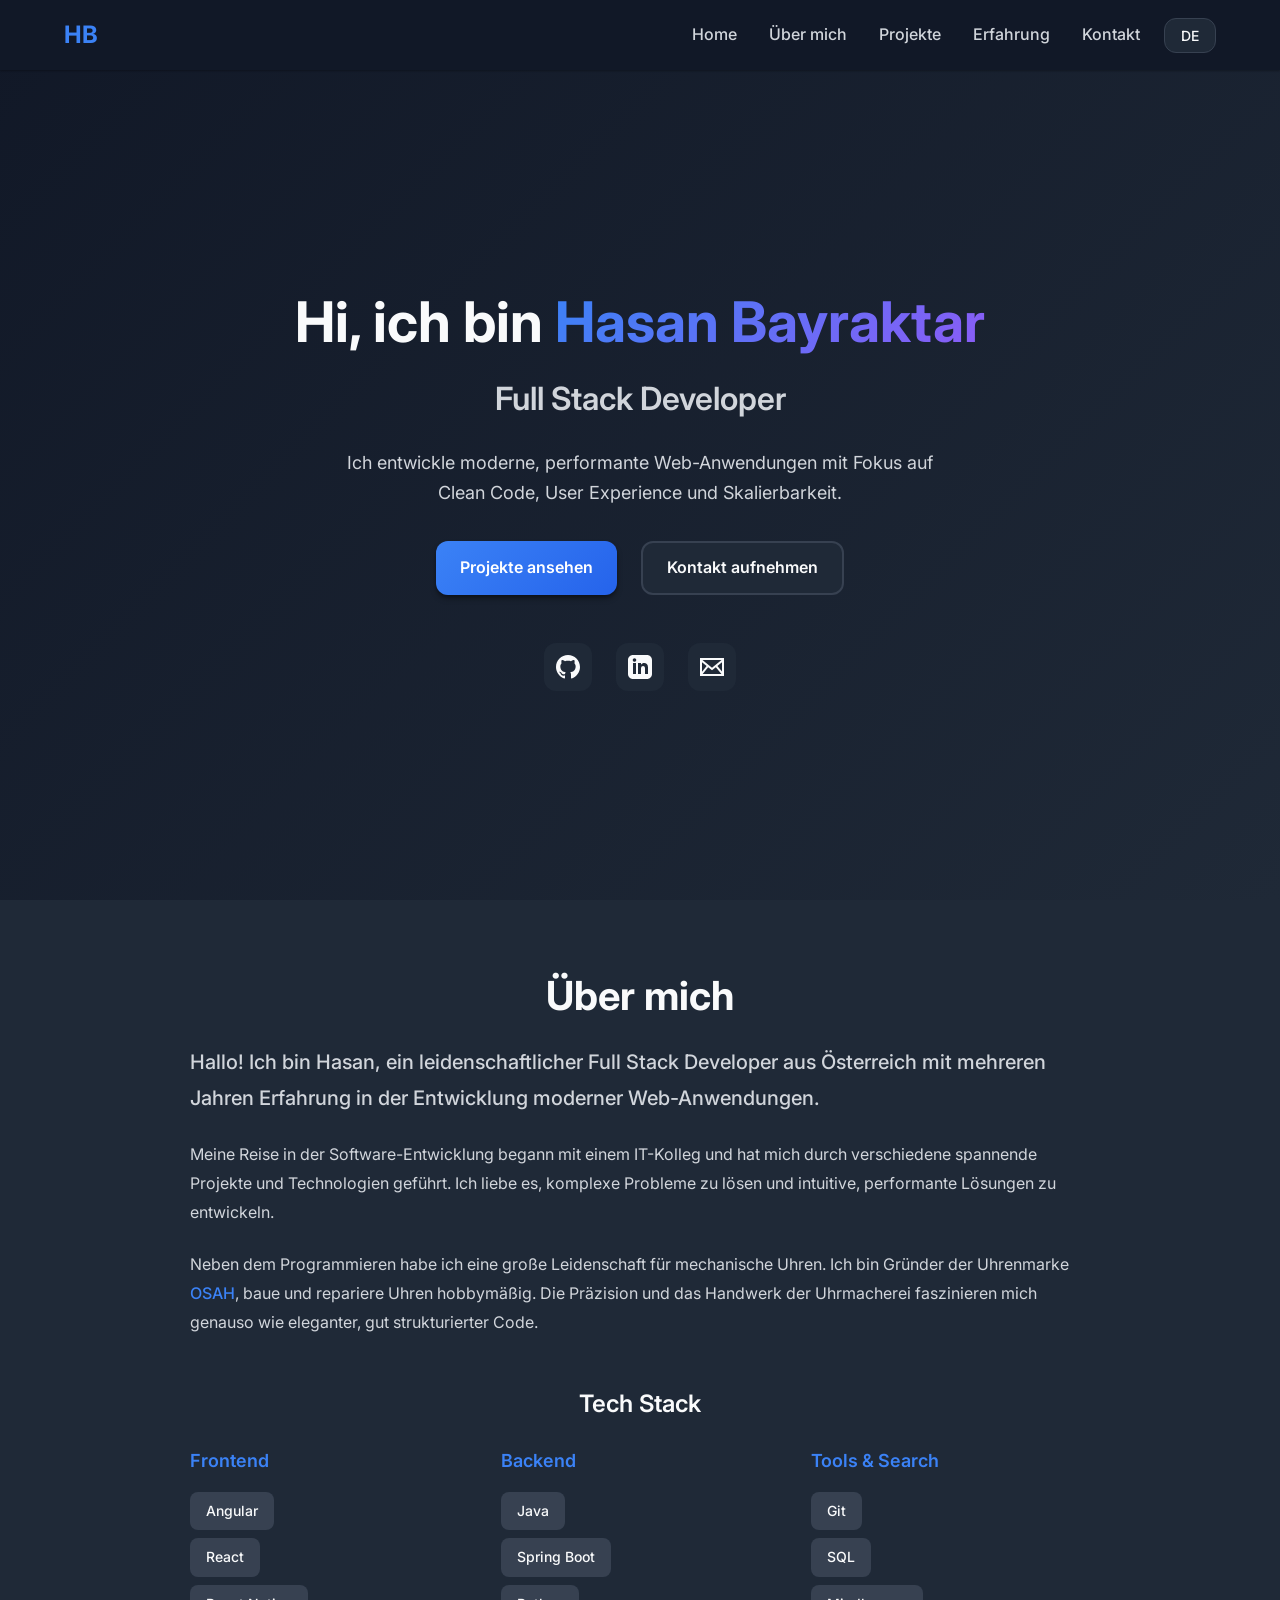
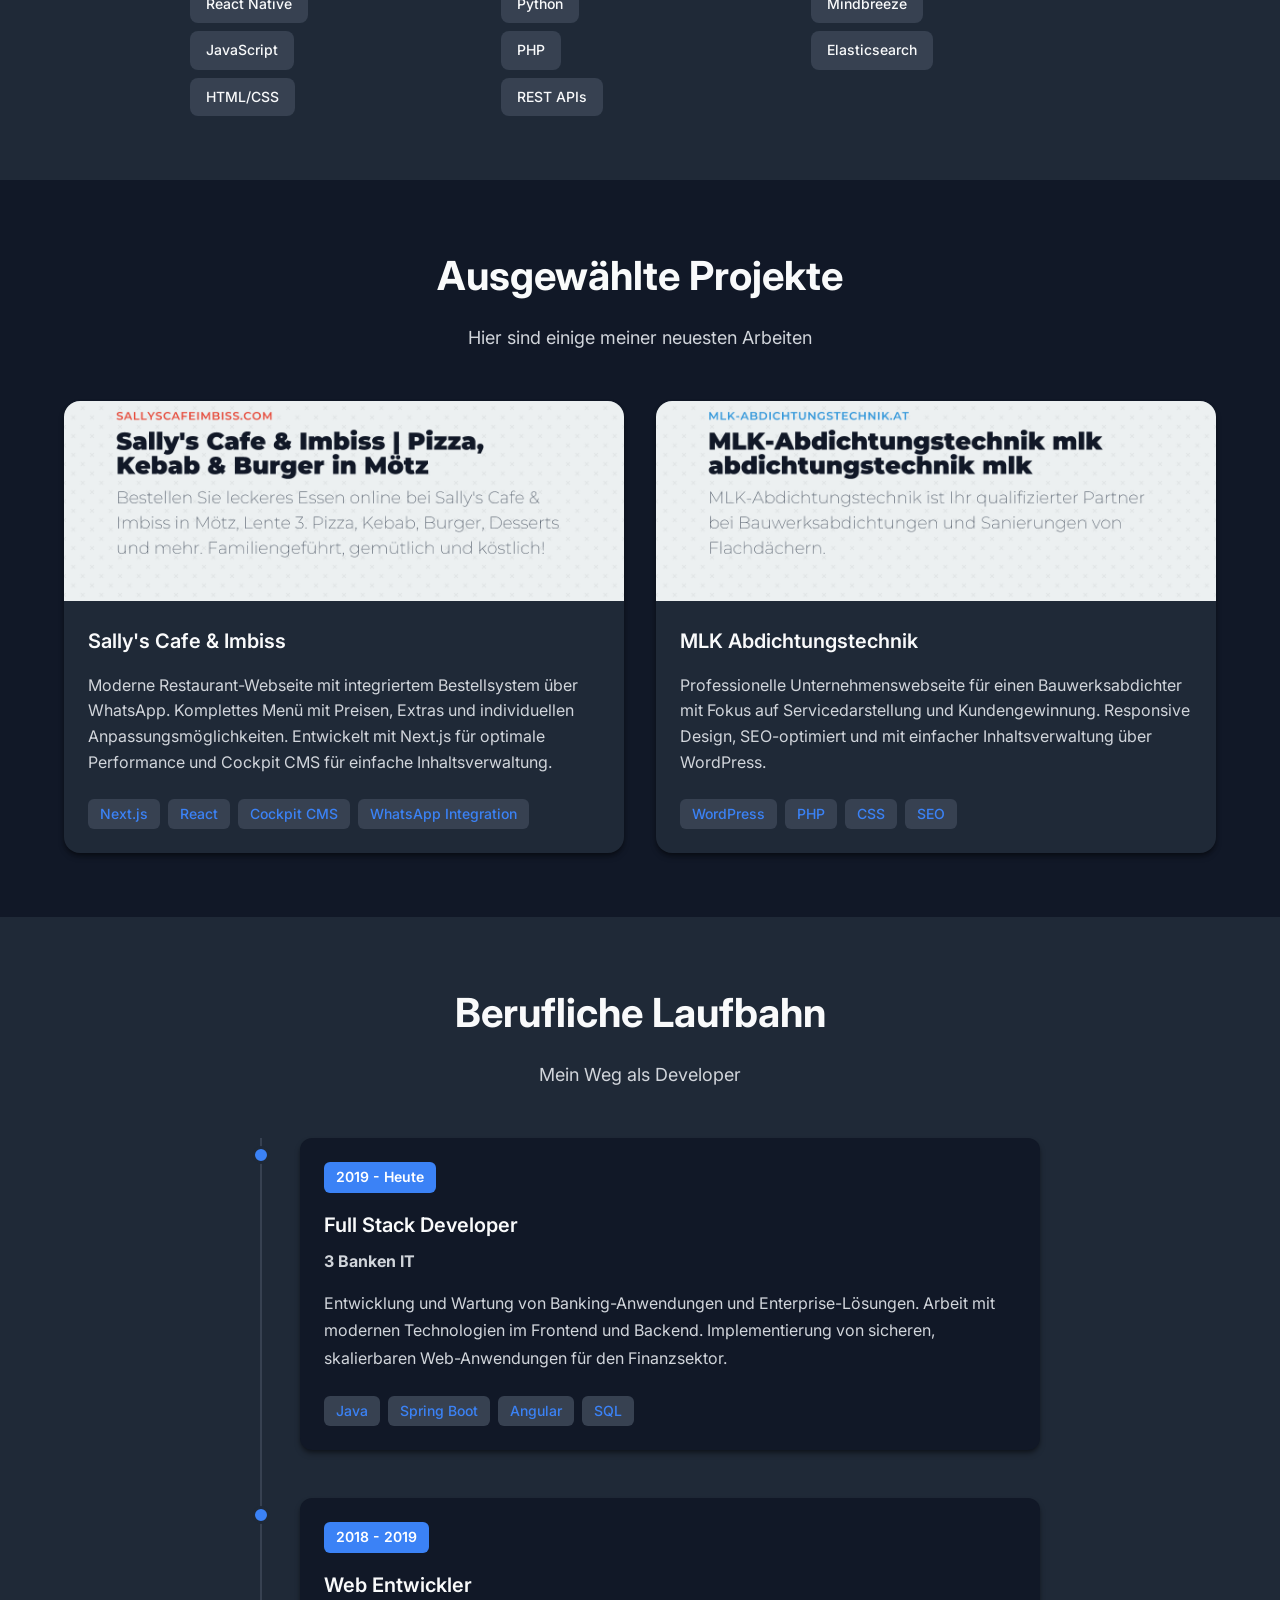
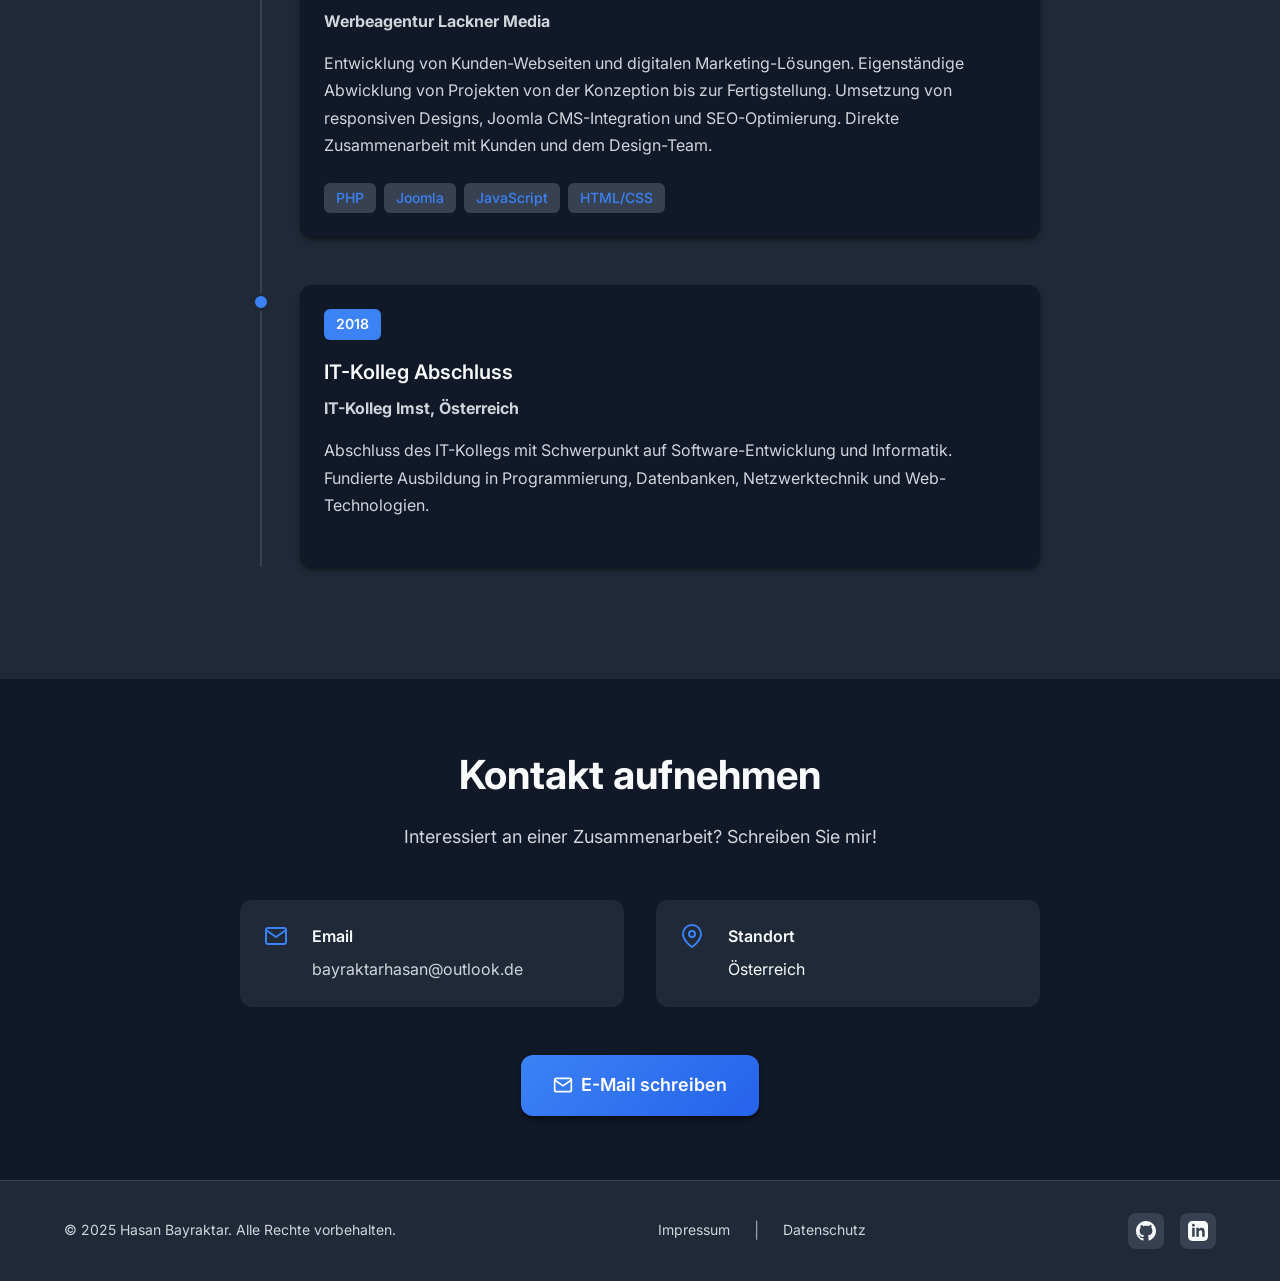
==== commit c471cce7: "updates" ====
--- a/index.html
+++ b/index.html
@@ -211,7 +211,7 @@
                     <!-- Project 1 -->
                     <article class="project-card">
                         <div class="project-image">
-                            <img src="assets/images/project-1.jpg" alt="Sally's Cafe & Imbiss" loading="lazy">
+                            <img src="assets/images/sallys.png" alt="Sally's Cafe & Imbiss" loading="lazy">
                             <div class="project-overlay">
                                 <div class="project-links">
                                     <a href="https://sallyscafeimbiss.com/" target="_blank" rel="noopener noreferrer" class="project-link">
@@ -244,7 +244,7 @@
                     <!-- Project 2 -->
                     <article class="project-card">
                         <div class="project-image">
-                            <img src="assets/images/project-2.jpg" alt="MLK Abdichtungstechnik" loading="lazy">
+                            <img src="assets/images/mlk.png" alt="MLK Abdichtungstechnik" loading="lazy">
                             <div class="project-overlay">
                                 <div class="project-links">
                                     <a href="https://mlk-abdichtungstechnik.at/" target="_blank" rel="noopener noreferrer" class="project-link">
--- a/assets/css/style.css
+++ b/assets/css/style.css
@@ -929,7 +929,7 @@
     
     .hero {
         min-height: auto;
-        padding: var(--spacing-2xl) 0;
+        padding: calc(var(--spacing-2xl) + 2rem) 0 var(--spacing-2xl);
     }
     
     .hero-cta {
